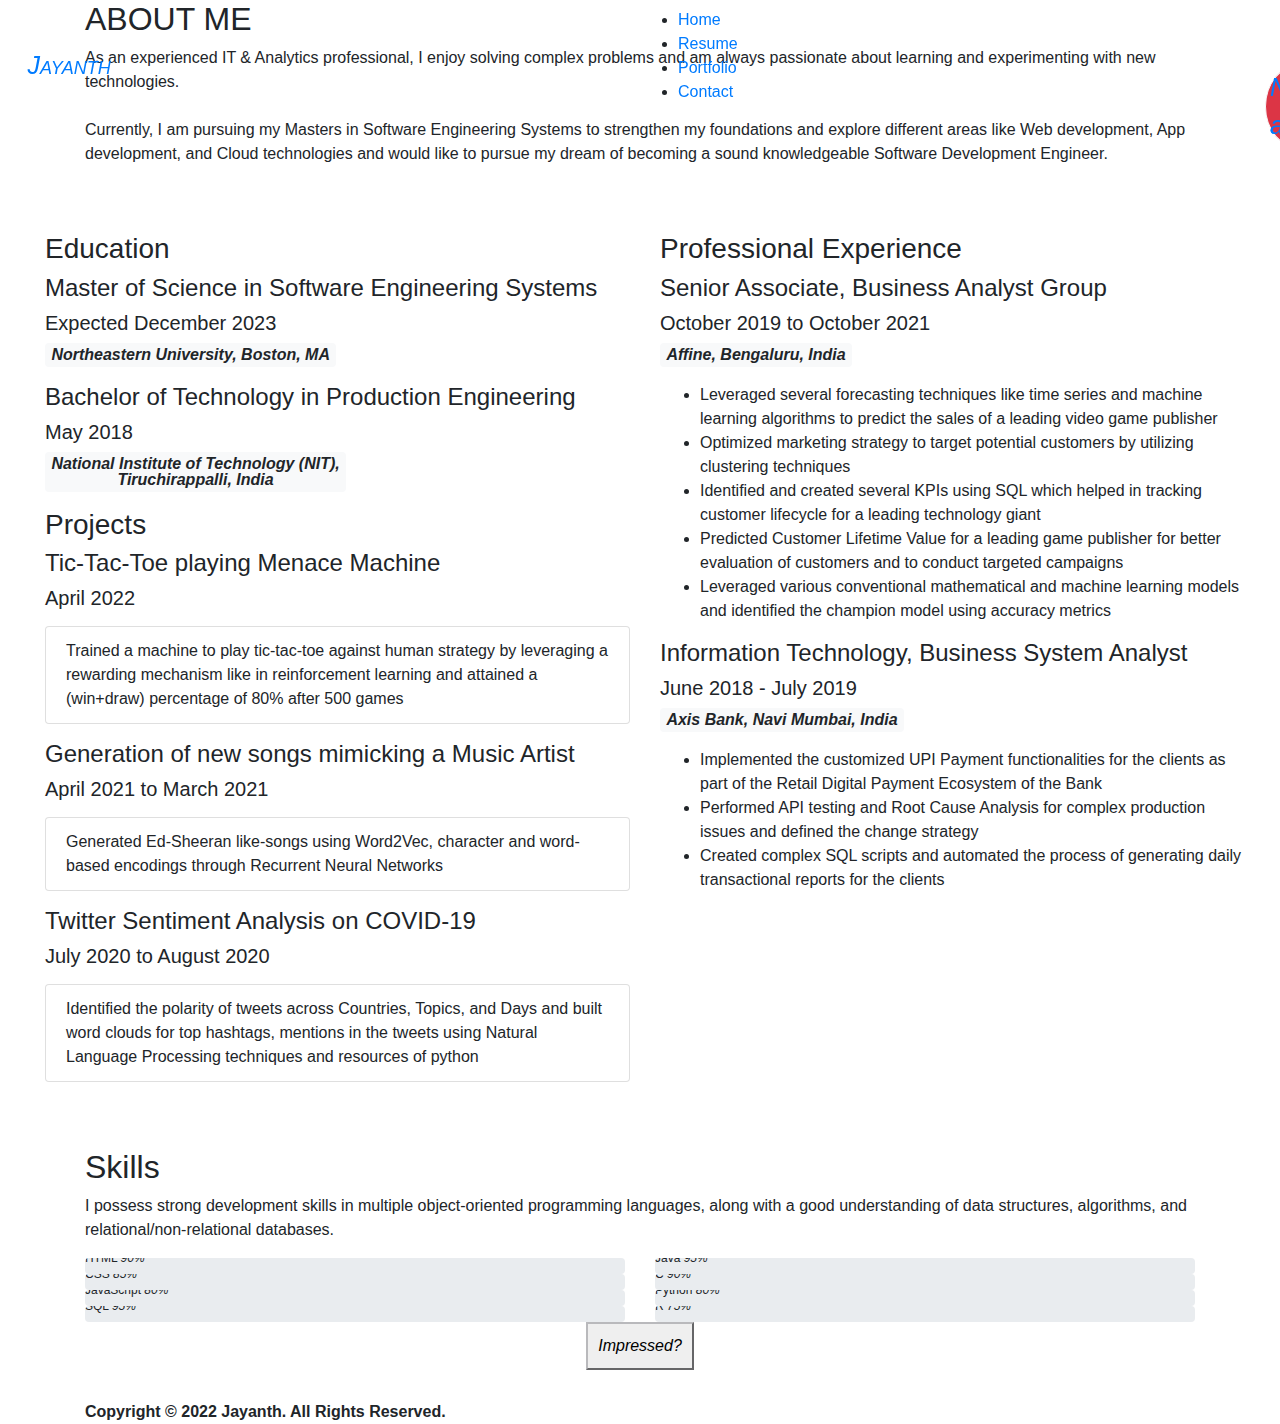
==== resume.html @ 8314a56f "Initial version of portfolio" ====
<!DOCTYPE html>
<html lang="en">

<head>
  <meta charset="utf-8">
  <meta content="width=device-width, initial-scale=1.0" name="viewport">

  <title>Jayanth Portfolio</title>
  <meta content="" name="description">
  <meta content="" name="keywords">



  <link href="assets/img/apple-touch-icon.png" rel="apple-touch-icon">


  <link
    href="https://fonts.googleapis.com/css?family=Open+Sans:300,300i,400,400i,600,600i,700,700i|Raleway:300,300i,400,400i,500,500i,600,600i,700,700i|Poppins:300,300i,400,400i,500,500i,600,600i,700,700i"
    rel="stylesheet">


  <link href="assets/vendor/aos/aos.css" rel="stylesheet">
  <link href="assets/vendor/bootstrap/css/bootstrap.min.css" rel="stylesheet">
  <link href="assets/vendor/bootstrap-icons/bootstrap-icons.css" rel="stylesheet">
  <link href="assets/vendor/boxicons/css/boxicons.min.css" rel="stylesheet">
  <link href="assets/vendor/glightbox/css/glightbox.min.css" rel="stylesheet">
  <link href="assets/vendor/swiper/swiper-bundle.min.css" rel="stylesheet">

  <!-- Template Main CSS File -->
  <link href="assets/css/style.css" rel="stylesheet">
  <link rel="stylesheet" href="https://cdn.jsdelivr.net/npm/bootstrap@4.6.1/dist/css/bootstrap.min.css">

</head>

<body>

  <!-- ======= Header ======= -->
  <header id="header" class="fixed-top">
    <div class="container-fluid d-flex justify-content-between align-items-center">

      <h1 class="logo me-auto me-lg-0" style="padding-left:1%"><a href="index.html"
          style="font: italic small-caps 25px/1 sans-serif;">Jayanth</a></h1>

      <nav id="navbar" class="navbar order-last order-lg-0">
        <ul>
          <li><a href="index.html">Home</a></li>
          <li><a class="active" href="resume.html">Resume</a></li>
          <li><a href="portfolio.html">Portfolio</a></li>
          <li><a href="contact.html">Contact</a></li>
        </ul>
        <i class="bi bi-list mobile-nav-toggle"></i>
      </nav><!-- .navbar -->

      <div class="header-social-links">
        <a href="https://www.linkedin.com/in/jayanth-v/" target="_blank" class="linkedin"><i class="bi bi-linkedin"
            style="font-size:25px" data-mdb-toggle="tooltip" title="linkedin"><span
              class="position-absolute translate-middle p-1 bg-danger border border-light rounded-circle">
              <span class="visually-hidden">New alerts</span>
            </span></i></a>
        <a href="https://github.com/jayanthvg/" target="_blank" class="github" data-mdb-toggle="tooltip"
          title="github"><i class="bi bi-github" style="font-size:25px"><span
              class="position-absolute translate-middle p-1 bg-danger border border-light rounded-circle">
              <span class="visually-hidden">New alerts</span>
            </span></i></a>
      </div>

    </div>

  </header><!-- End Header -->

  <main id="main">

    <!-- ======= Resume Section ======= -->
    <section id="resume" class="resume" style="padding-bottom: 30px;">
      <div class="container" data-aos="fade-up" style="padding-bottom: 50px;">
        <div class="section-title">
          <h2>ABOUT ME</h2>
          <p>As an experienced IT & Analytics professional, I enjoy solving complex problems and am always passionate
            about learning and experimenting with new technologies. <br><br> Currently, I am pursuing my Masters in
            Software
            Engineering Systems to strengthen my foundations and explore different areas like Web development, App
            development, and Cloud technologies and would like to pursue my dream of becoming a sound knowledgeable
            Software Development Engineer.
          </p>
        </div>
      </div>

      <div class="row" style="margin-left: 30px;margin-right: 20px;">
        <div class="col-lg-6">
          <div class="row">
            <div class="col-lg-12">
              <h3 class="resume-title">Education</h3>
              <div class="resume-item">
                <h4>Master of Science in Software Engineering Systems
                </h4>
                <h5>Expected December 2023</h5>
                <p><em><span class="badge badge-light" style="font-size:16px;">Northeastern University, Boston,
                      MA</span></em></p>
              </div>
              <div class="resume-item">
                <h4>Bachelor of Technology in Production Engineering</h4>
                <h5>May 2018</h5>
                <p><em><span class="badge badge-light" style="font-size:16px;">National Institute of Technology (NIT),<br>
                      Tiruchirappalli, India </span></em></p>
              </div>
            </div>
          </div>

          <div class="row">
            <div class="col-lg-12">
              <h3 class="resume-title">Projects</h3>
              <div class="resume-item">
                <h4>Tic-Tac-Toe playing Menace Machine</h4>
                <h5>April 2022</h5>
                <p>
                <ul class="list-group list-group-light">
                  <li class="list-group-item"> Trained a machine to play tic-tac-toe against human strategy by
                    leveraging a rewarding mechanism
                    like
                    in
                    reinforcement learning and attained a (win+draw) percentage of 80% after 500 games
                  </li>
                </ul>
                </p>
                <h4>Generation of new songs mimicking a Music Artist</h4>
                <h5>April 2021 to March 2021</h5>
                <p>
                <ul class="list-group list-group-light">
                  <li class="list-group-item"> Generated Ed-Sheeran like-songs using Word2Vec, character and word-based
                    encodings through
                    Recurrent
                    Neural
                    Networks
                  </li>
                </ul>
                </p>
                <h4>Twitter Sentiment Analysis on COVID-19</h4>
                <h5>July 2020 to August 2020</h5>
                <p>
                <ul class="list-group list-group-light">
                  <li class="list-group-item"> Identified the polarity of tweets across Countries, Topics, and Days and
                    built word clouds for
                    top
                    hashtags, mentions
                    in the tweets using Natural Language Processing techniques and resources of python
                  </li>
                </ul>
                </p>
              </div>
            </div>
          </div>
        </div>


        <div class="col-lg-6">
          <h3 class="resume-title">Professional Experience</h3>
          <div class="resume-item">
            <h4>Senior Associate, Business Analyst Group</h4>
            <h5>October 2019 to October 2021</h5>
            <p><em><span class="badge badge-light" style="font-size: 16px;">Affine, Bengaluru, India</span></em></p>
            <p>
            <ul>
              <li> Leveraged several forecasting techniques like time series and machine learning algorithms to predict
                the sales of a leading video game publisher</li>
              <li> Optimized marketing strategy to target potential customers by utilizing clustering techniques</li>
              <li> Identified and created several KPIs using SQL which helped in tracking customer lifecycle for a
                leading technology giant</li>
              <li> Predicted Customer Lifetime Value for a leading game publisher for better evaluation of customers and
                to conduct targeted campaigns</li>
              <li> Leveraged various conventional mathematical and machine learning models and identified the champion
                model using accuracy metrics</li>
            </ul>
            </p>
          </div>

          <div class="resume-item">
            <h4>Information Technology, Business System Analyst</h4>
            <h5>June 2018 - July 2019</h5>
            <p><em><span class="badge badge-light" style="font-size: 16px;">Axis Bank, Navi Mumbai, India</span></em>
            </p>
            <p>
            <ul>
              <li> Implemented the customized UPI Payment functionalities for the clients as part of the Retail Digital
                Payment Ecosystem of the Bank</li>
              <li> Performed API testing and Root Cause Analysis for complex production issues and defined the change
                strategy</li>
              <li> Created complex SQL scripts and automated the process of generating daily transactional reports for
                the clients</li>
              <br>
            </ul>
            </p>
          </div>
        </div>
      </div>

    </section><!-- End Resume Section -->



    <section id="skills" class="skills" style="padding-top: 20px;">
      <div class="container" data-aos="fade-up">

        <div class="section-title">
          <h2>Skills</h2>
          <p>I possess strong development skills in multiple object-oriented programming languages, along with a good
            understanding of data structures, algorithms, and relational/non-relational databases.</p>
        </div>

        <div class="row skills-content">

          <div class="col-lg-6">

            <div class="progress">
              <span class="skill">HTML <i class="val">90%</i></span>
              <div class="progress-bar-wrap">
                <div class="progress-bar" role="progressbar" aria-valuenow="100" aria-valuemin="0" aria-valuemax="100">
                </div>
              </div>
            </div>

            <div class="progress">
              <span class="skill">CSS <i class="val">85%</i></span>
              <div class="progress-bar-wrap">
                <div class="progress-bar" role="progressbar" aria-valuenow="90" aria-valuemin="0" aria-valuemax="100">
                </div>
              </div>
            </div>

            <div class="progress">
              <span class="skill">JavaScript <i class="val">80%</i></span>
              <div class="progress-bar-wrap">
                <div class="progress-bar" role="progressbar" aria-valuenow="75" aria-valuemin="0" aria-valuemax="100">
                </div>
              </div>
            </div>

            <div class="progress">
              <span class="skill">SQL <i class="val">95%</i></span>
              <div class="progress-bar-wrap">
                <div class="progress-bar" role="progressbar" aria-valuenow="90" aria-valuemin="0" aria-valuemax="100">
                </div>
              </div>
            </div>

          </div>

          <div class="col-lg-6">

            <div class="progress">
              <span class="skill">Java <i class="val">95%</i></span>
              <div class="progress-bar-wrap">
                <div class="progress-bar" role="progressbar" aria-valuenow="80" aria-valuemin="0" aria-valuemax="100">
                </div>
              </div>
            </div>

            <div class="progress">
              <span class="skill">C <i class="val">90%</i></span>
              <div class="progress-bar-wrap">
                <div class="progress-bar" role="progressbar" aria-valuenow="90" aria-valuemin="0" aria-valuemax="100">
                </div>
              </div>
            </div>

            <div class="progress">
              <span class="skill">Python <i class="val">80%</i></span>
              <div class="progress-bar-wrap">
                <div class="progress-bar" role="progressbar" aria-valuenow="55" aria-valuemin="0" aria-valuemax="100">
                </div>
              </div>
            </div>

            <div class="progress">
              <span class="skill">R <i class="val">75%</i></span>
              <div class="progress-bar-wrap">
                <div class="progress-bar" role="progressbar" aria-valuenow="55" aria-valuemin="0" aria-valuemax="100">
                </div>
              </div>
            </div>

          </div>

        </div>

      </div>

    </section>
    <div class="impressed" style="display: flex; justify-content: center;margin-bottom: 30px;">
      <button type="button" data-bs-toggle="popover" data-bs-content="Thank you for your Interest!"
        style="margin-left: auto; margin-right: auto;padding: 10px; border-color: rgb(185, 185, 188);font-style: italic;">Impressed?</button>
    </div>
  </main><!-- End #main -->

  <!-- ======= Footer ======= -->
  <footer id="footer">
    <div class="container">
      <div class="copyright">
        <strong><span>Copyright &copy; 2022 Jayanth. All Rights Reserved.</span></strong>
      </div>
    </div>
  </footer>
  <!-- End  Footer -->

  <div id="preloader"></div>
  <a href="#" class="back-to-top d-flex align-items-center justify-content-center"><i
      class="bi bi-arrow-up-short"></i></a>

  <!-- Vendor JS Files -->
  <script src="assets/vendor/purecounter/purecounter.js"></script>
  <script src="assets/vendor/aos/aos.js"></script>
  <script src="assets/vendor/bootstrap/js/bootstrap.bundle.min.js"></script>
  <script src="assets/vendor/glightbox/js/glightbox.min.js"></script>
  <script src="assets/vendor/isotope-layout/isotope.pkgd.min.js"></script>
  <script src="assets/vendor/swiper/swiper-bundle.min.js"></script>
  <script src="assets/vendor/waypoints/noframework.waypoints.js"></script>
  <script src="assets/vendor/php-email-form/validate.js"></script>

  <!-- Template Main JS File -->
  <script src="assets/js/main.js"></script>
  <script>
    document.addEventListener("DOMContentLoaded", function () {
      var popoverTriggerList = [].slice.call(document.querySelectorAll('[data-bs-toggle="popover"]'));
      var popoverList = popoverTriggerList.map(function (element) {
        return new bootstrap.Popover(element);
      });
    });
  </script>
</body>

</html>
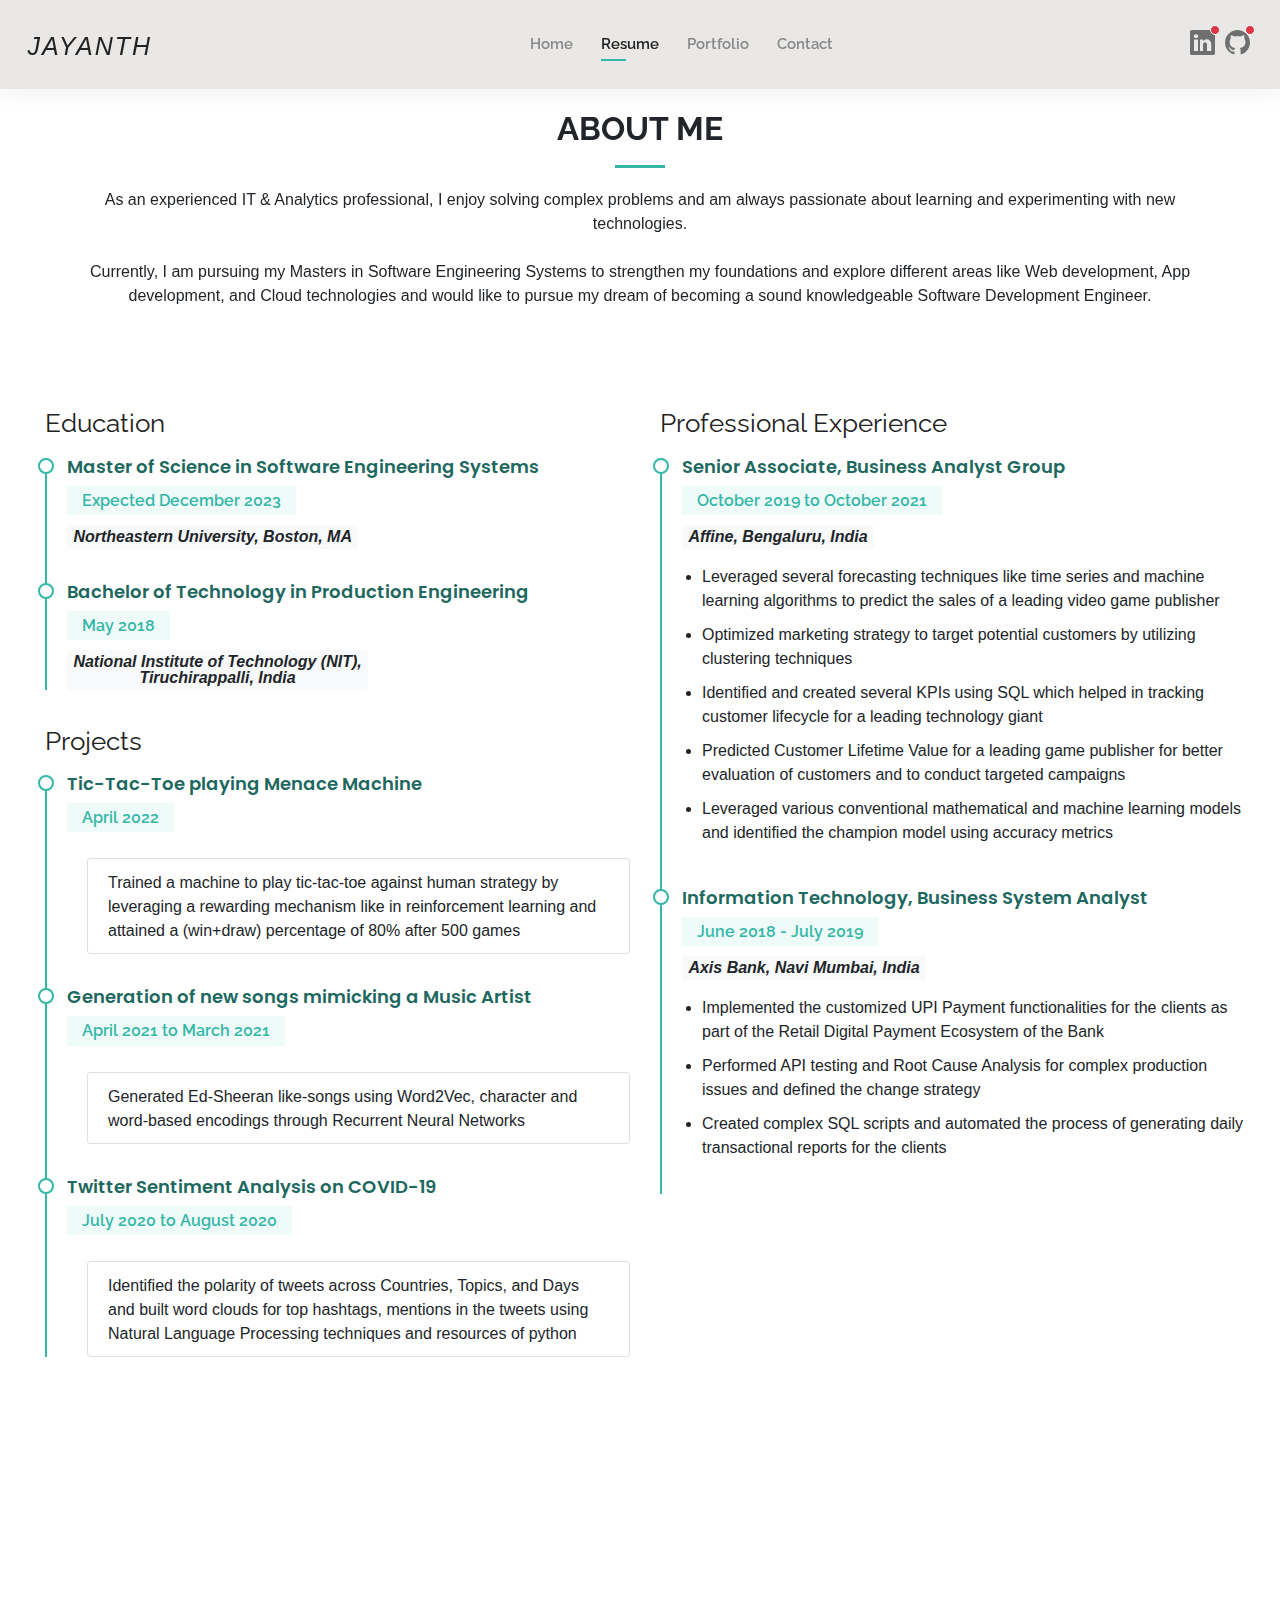
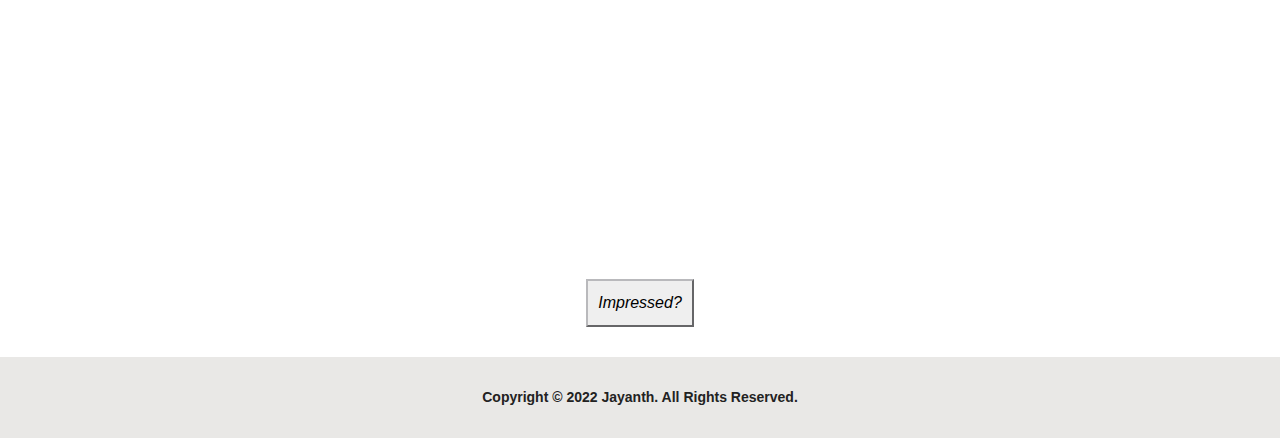
==== commit 4a9233f2: "updated resume.html" ====
--- a/resume.html
+++ b/resume.html
@@ -122,6 +122,8 @@
                   </li>
                 </ul>
                 </p>
+              </div>
+              <div class="resume-item">
                 <h4>Generation of new songs mimicking a Music Artist</h4>
                 <h5>April 2021 to March 2021</h5>
                 <p>
@@ -134,6 +136,8 @@
                   </li>
                 </ul>
                 </p>
+              </div>
+              <div class="resume-item">
                 <h4>Twitter Sentiment Analysis on COVID-19</h4>
                 <h5>July 2020 to August 2020</h5>
                 <p>
